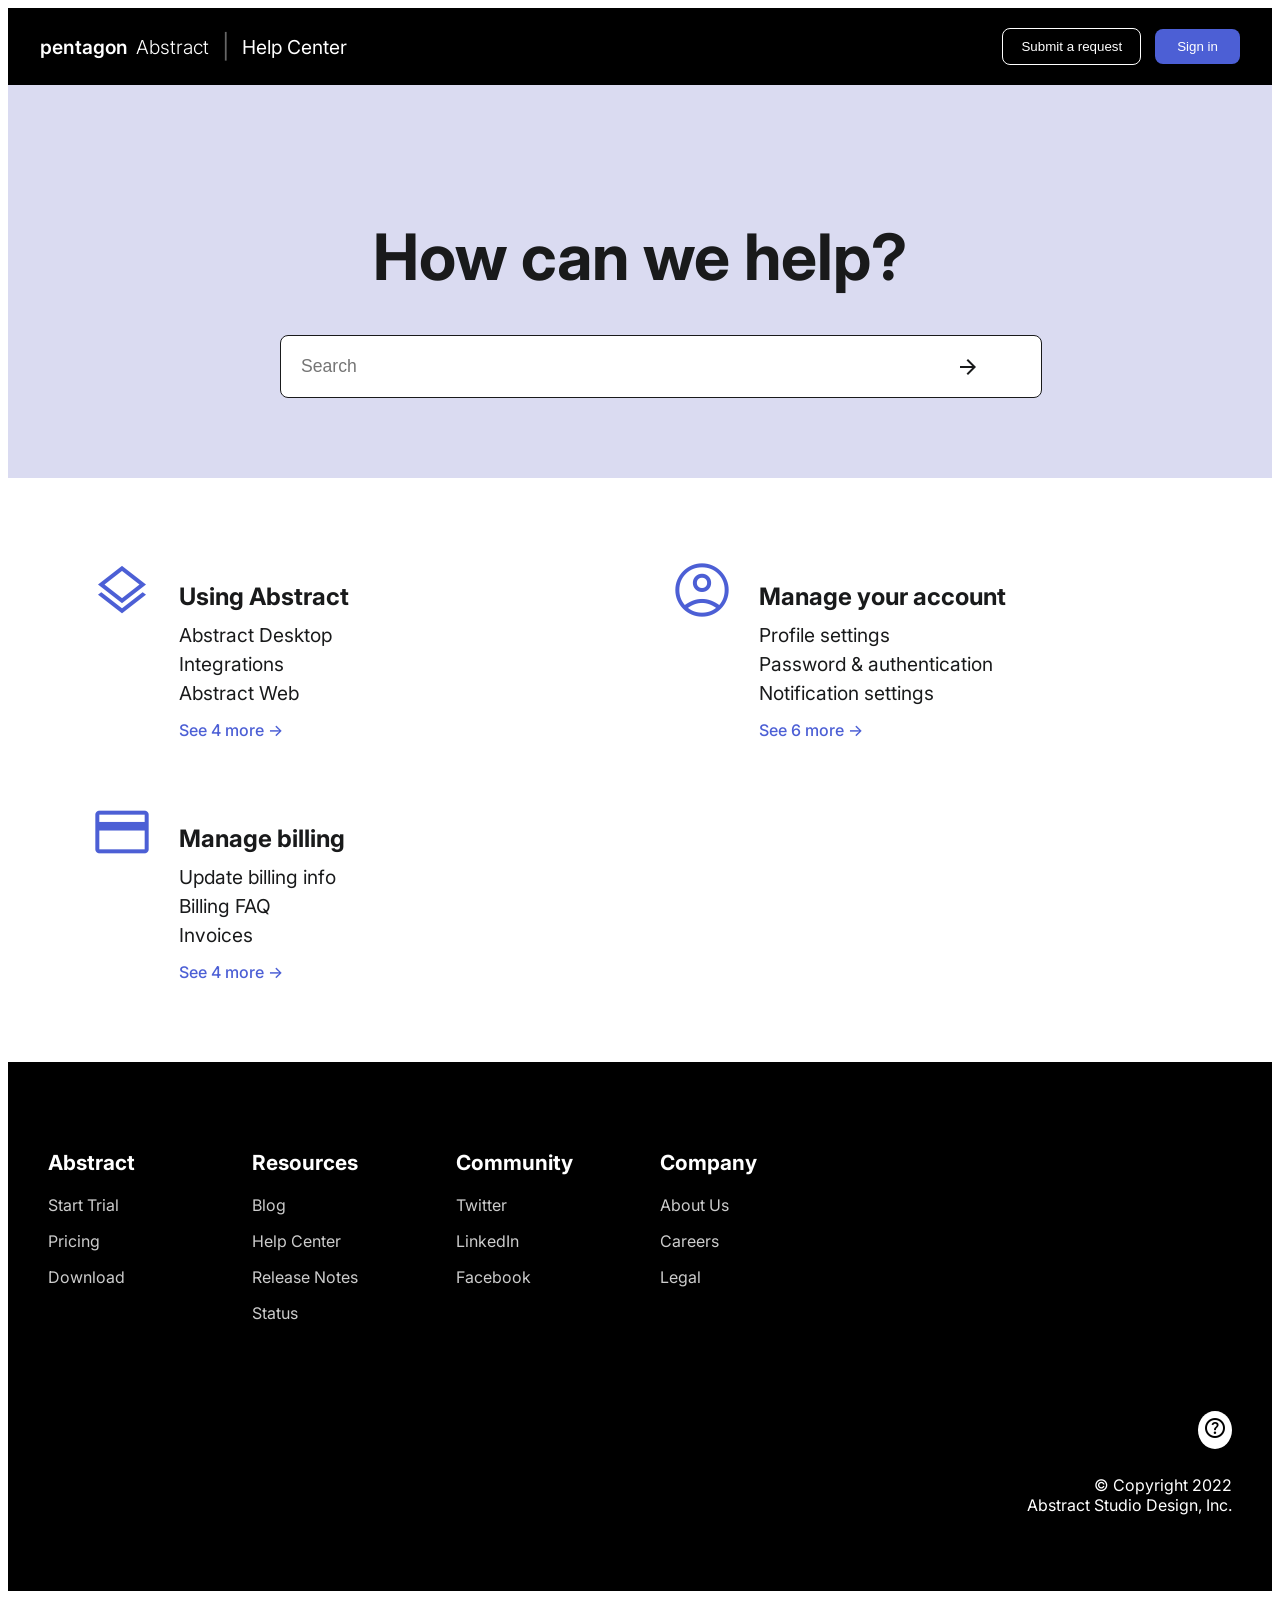
==== index.html @ 84a34c2e "Add files via upload" ====
<!DOCTYPE html>
<html lang="en">
<head>
    <meta charset="UTF-8">
    <meta name="viewport" content="width=device-width, initial-scale=1.0">
    <title>Abstract Help Center</title>
    <link rel="stylesheet" href="tyylit.css">
    <link href="https://fonts.googleapis.com/css2?family=Inter:wght@300;400;600&display=swap" rel="stylesheet">
    <link href="https://fonts.googleapis.com/css2?family=Material+Symbols+Outlined" rel="stylesheet" />
</head>
<body>

<header class="header">
    <div class="header__container">
        <div class="header__logo">
            <span class="logo-bold">pentagon</span>
            <span class="logo-light">Abstract</span>
            <span class="logo-divider">|</span>
            <span class="help-text">Help Center</span>
        </div>
        <nav class="header__nav">
            <button class="btn-request">Submit a request</button>
            <button class="btn-signin">Sign in</button>
        </nav>
    </div>
</header>

<section class="hero">
    <div class="hero__content">
        <h1>How can we help?</h1>
        <div class="search-wrapper">
            <input type="text" placeholder="Search" readonly class="search-input">
            <span class="material-symbols-outlined arrow-icon">arrow_forward</span>
        </div>
    </div>
</section>

<main class="container">
    <div class="grid">
        <div class="card">
            <div class="card__icon-box"><span class="material-symbols-outlined">layers</span></div>
            <div class="card__content">
                <h3>Using Abstract</h3>
                <p>Abstract Desktop</p>
                <p>Integrations</p>
                <p>Abstract Web</p>
                <a href="#">See 4 more →</a>
            </div>
        </div>

        <div class="card">
            <div class="card__icon-box"><span class="material-symbols-outlined">account_circle</span></div>
            <div class="card__content">
                <h3>Manage your account</h3>
                <p>Profile settings</p>
                <p>Password & authentication</p>
                <p>Notification settings</p>
                <a href="#">See 6 more →</a>
            </div>
        </div>

        <div class="card">
            <div class="card__icon-box"><span class="material-symbols-outlined">credit_card</span></div>
            <div class="card__content">
                <h3>Manage billing</h3>
                <p>Update billing info</p>
                <p>Billing FAQ</p>
                <p>Invoices</p>
                <a href="#">See 4 more →</a>
            </div>
        </div>
    </div>
</main>

<footer class="footer">
    <div class="footer__grid">
        <div class="footer__col">
            <h4>Abstract</h4>
            <p>Start Trial</p><p>Pricing</p><p>Download</p>
        </div>
        <div class="footer__col">
            <h4>Resources</h4>
            <p>Blog</p><p>Help Center</p><p>Release Notes</p><p>Status</p>
        </div>
        <div class="footer__col">
            <h4>Community</h4>
            <p>Twitter</p><p>LinkedIn</p><p>Facebook</p>
        </div>
        <div class="footer__col">
            <h4>Company</h4>
            <p>About Us</p><p>Careers</p><p>Legal</p>
        </div>
        <div class="footer__copyright">
            <div class="footer-logo-box"><span class="material-symbols-outlined">help_outline</span></div>
            <p>© Copyright 2022 <br> Abstract Studio Design, Inc.</p>
        </div>
    </div>
</footer>

</body>
</html>
---- tyylit.css ----
<style>/* Base Styles */
* { margin: 0; padding: 0; box-sizing: border-box; }
body { font-family: 'Inter', sans-serif; color: #191a1b; }

/* Header Styling */
.header { background-color: #000; color: #fff; padding: 20px 0; }
.header__container { 
    max-width: 1200px; margin: 0 auto; padding: 0 20px;
    display: flex; justify-content: space-between; align-items: center; 
}
.header__logo { display: flex; align-items: center; gap: 8px; font-size: 1.2rem; }
.logo-bold { font-weight: 600; }
.logo-light { font-weight: 300; }
.logo-divider { opacity: 0.4; font-size: 1.5rem; margin: 0 5px; }
.help-text { font-weight: 400; }

.btn-request { background: transparent; border: 1px solid #fff; color: #fff; padding: 10px 18px; border-radius: 8px; cursor: pointer; margin-right: 10px; }
.btn-signin { background: #4C5FD5; border: none; color: #fff; padding: 10px 22px; border-radius: 8px; cursor: pointer; }

/* Hero Section & Search Fixes (As per Video) */
.hero { background-color: #dadbf1; padding: 80px 20px; text-align: center; }
.hero h1 { font-size: clamp(2rem, 5vw, 4rem); margin-bottom: 40px; }

.search-wrapper { position: relative; max-width: 720px; margin: 0 auto; }
.search-input { 
    width: 100%; padding: 20px; font-size: 1.1rem; 
    border: 1px solid #191a1b; border-radius: 8px; 
    cursor: pointer; /* Changed cursor as per video */
    outline: none; 
}
.arrow-icon { 
    position: absolute; right: 20px; top: 50%; transform: translateY(-50%); 
    font-size: 1.8rem; color: #191a1b; 
}

/* Main Grid */
.container { max-width: 1100px; margin: 80px auto; padding: 0 20px; }
.grid { 
    display: grid; 
    grid-template-columns: repeat(auto-fit, minmax(350px, 1fr)); 
    gap: 60px; 
}
.card { display: flex; gap: 25px; }
.card__icon-box span { font-size: 4rem; color: #4C5FD5; }
.card__content h3 { margin-bottom: 12px; font-size: 1.5rem; }
.card__content p { margin: 5px 0; font-size: 1.2rem; }
.card__content a { display: block; margin-top: 15px; color: #4C5FD5; text-decoration: none; font-weight: 500; }

/* Footer Styling */
.footer { background-color: #000; color: #fff; padding: 60px 40px; }
.footer__grid { 
    max-width: 1200px; margin: 0 auto; 
    display: grid; grid-template-columns: repeat(auto-fit, minmax(150px, 1fr)); 
    gap: 40px; 
}
.footer__col h4 { margin-bottom: 20px; font-size: 1.3rem; }
.footer__col p { margin-bottom: 8px; font-size: 1rem; opacity: 0.8; }

.footer__copyright { 
    display: flex; flex-direction: column; align-items: flex-end; 
    text-align: right; grid-column: 1 / -1; margin-top: 40px;
}
.footer-logo-box { background: #fff; color: #000; border-radius: 50%; padding: 5px; margin-bottom: 10px; }

/* Mobile View Adjustments */
@media (max-width: 768px) {
    .header__container { flex-direction: column; gap: 15px; }
    .grid { grid-template-columns: 1fr; }
    .card { flex-direction: column; text-align: center; align-items: center; }
    .footer__copyright { align-items: center; text-align: center; }
}
</style>
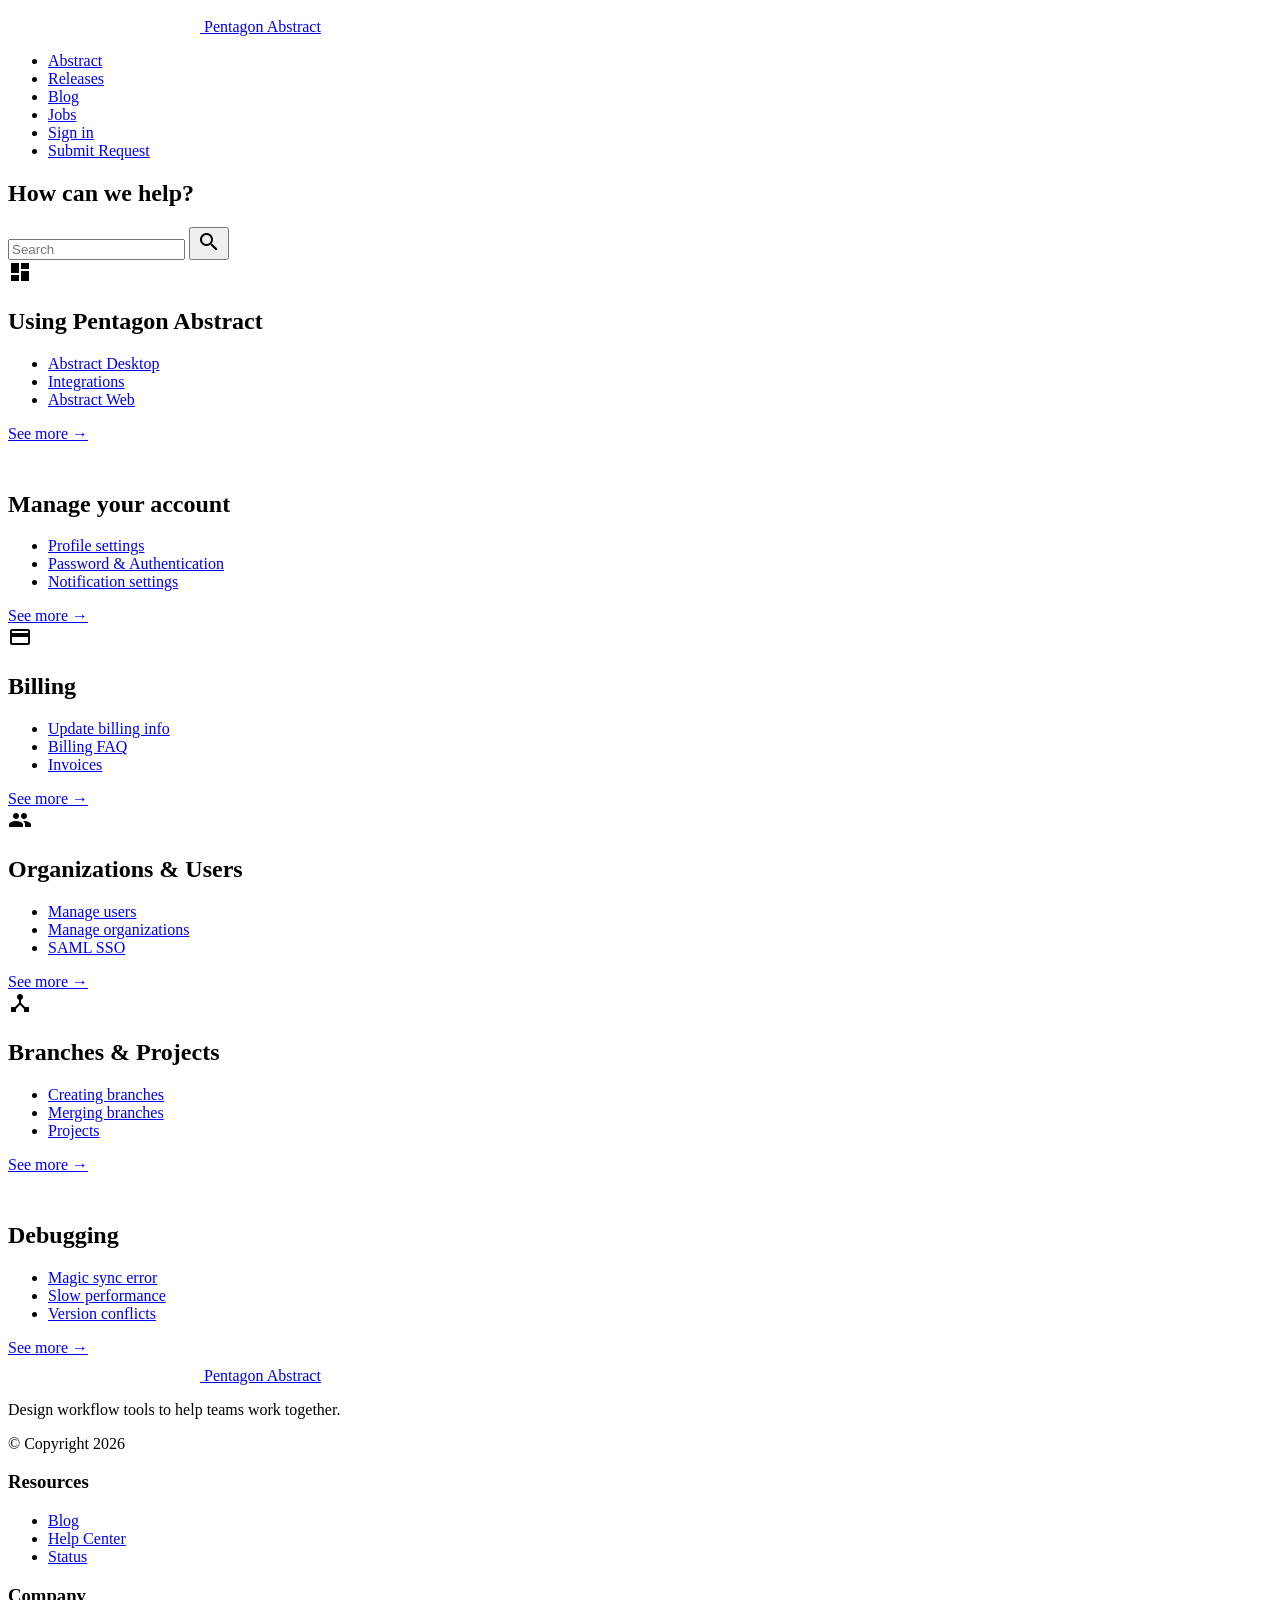
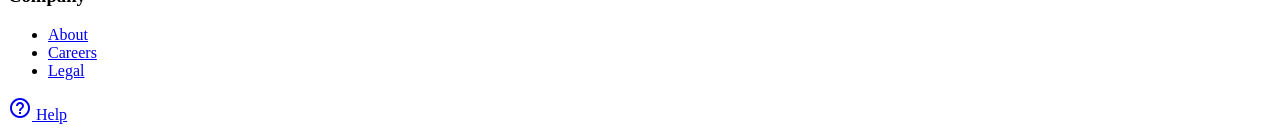
==== commit 634f093d: "Update index.html" ====
--- a/index.html
+++ b/index.html
@@ -1,101 +1,534 @@
 <!DOCTYPE html>
 <html lang="en">
 <head>
-    <meta charset="UTF-8">
-    <meta name="viewport" content="width=device-width, initial-scale=1.0">
-    <title>Abstract Help Center</title>
-    <link rel="stylesheet" href="tyylit.css">
-    <link href="https://fonts.googleapis.com/css2?family=Inter:wght@300;400;600&display=swap" rel="stylesheet">
-    <link href="https://fonts.googleapis.com/css2?family=Material+Symbols+Outlined" rel="stylesheet" />
+  <meta charset="UTF-8" />
+  <meta name="viewport" content="width=device-width, initial-scale=1.0" />
+
+  <title>Pentagon Abstract – Help Center</title>
+
+  <!-- Google Fonts -->
+  <link rel="preconnect" href="https://fonts.googleapis.com">
+  <link rel="preconnect" href="https://fonts.gstatic.com" crossorigin>
+
+  <link
+    href="https://fonts.googleapis.com/css2?family=Inter:wght@400;500;600;700;800&display=swap"
+    rel="stylesheet"
+  />
+
+  <!-- Material Icons -->
+  <link
+    href="https://fonts.googleapis.com/icon?family=Material+Icons"
+    rel="stylesheet"
+  />
+
+
 </head>
+
 <body>
 
+<!-- =========================================================
+     BANNER
+========================================================= -->
+
+<div class="banner">
+
+  
+
+</div>
+
+<!-- =========================================================
+     HEADER
+========================================================= -->
+
 <header class="header">
-    <div class="header__container">
-        <div class="header__logo">
-            <span class="logo-bold">pentagon</span>
-            <span class="logo-light">Abstract</span>
-            <span class="logo-divider">|</span>
-            <span class="help-text">Help Center</span>
-        </div>
-        <nav class="header__nav">
-            <button class="btn-request">Submit a request</button>
-            <button class="btn-signin">Sign in</button>
-        </nav>
+
+  <div class="header__inner">
+
+    <!-- Logo -->
+    <a href="#" class="header__logo">
+
+      <span class="material-icons header__logo-icon">
+        pentagon
+      </span>
+
+      <span>
+Pentagon Abstract      </span>
+
+    </a>
+
+    <!-- Navigation -->
+    <nav class="header__nav">
+
+      <ul class="header__nav-list">
+
+        <li>
+          <a class="header__nav-item" href="#">
+            Abstract
+          </a>
+        </li>
+
+        <li>
+          <a class="header__nav-item" href="#">
+            Releases
+          </a>
+        </li>
+
+        <li>
+          <a class="header__nav-item" href="#">
+            Blog
+          </a>
+        </li>
+
+        <li>
+          <a class="header__nav-item" href="#">
+            Jobs
+          </a>
+        </li>
+
+        <li>
+          <a class="header__nav-item" href="#">
+            Sign in
+          </a>
+        </li>
+
+        <li>
+          <a class="header__nav-item header__nav-item--btn" href="#">
+            Submit Request
+          </a>
+        </li>
+
+      </ul>
+
+    </nav>
+
+  </div>
+
+</header>
+
+<!-- =========================================================
+     HERO
+========================================================= -->
+
+<section class="hero">
+
+  <div class="hero__inner">
+
+    <h1 class="hero__title">
+      How can we help?
+    </h1>
+
+    <!-- Professional Search -->
+    <div class="hero__search-wrapper">
+
+      <input
+        class="hero__search-input"
+        type="search"
+        placeholder="Search"
+        readonly
+      >
+
+      <button class="hero__search-btn">
+
+        <span class="material-icons">
+          search
+        </span>
+
+      </button>
+
     </div>
-</header>
-
-<section class="hero">
-    <div class="hero__content">
-        <h1>How can we help?</h1>
-        <div class="search-wrapper">
-            <input type="text" placeholder="Search" readonly class="search-input">
-            <span class="material-symbols-outlined arrow-icon">arrow_forward</span>
-        </div>
+
+  </div>
+
+</section>
+
+<!-- =========================================================
+     MAIN
+========================================================= -->
+
+<main class="main">
+
+  <div class="main__inner">
+
+    <!-- Card 1 -->
+    <section class="section">
+
+      <div class="section__header">
+
+        <span class="section__icon material-icons">
+          dashboard_customize
+        </span>
+
+        <h2 class="section__title">
+          Using Pentagon Abstract
+        </h2>
+
+      </div>
+
+      <ul class="section__list">
+
+        <li>
+          <a href="#" class="section__link">
+            Abstract Desktop
+          </a>
+        </li>
+
+        <li>
+          <a href="#" class="section__link">
+            Integrations
+          </a>
+        </li>
+
+        <li>
+          <a href="#" class="section__link">
+            Abstract Web
+          </a>
+        </li>
+
+      </ul>
+
+      <a href="#" class="section__more-link">
+        See more →
+      </a>
+
+    </section>
+
+    <!-- Card 2 -->
+    <section class="section">
+
+      <div class="section__header">
+
+        <span class="section__icon material-icons">
+          manage_accounts
+        </span>
+
+        <h2 class="section__title">
+          Manage your account
+        </h2>
+
+      </div>
+
+      <ul class="section__list">
+
+        <li>
+          <a href="#" class="section__link">
+            Profile settings
+          </a>
+        </li>
+
+        <li>
+          <a href="#" class="section__link">
+            Password & Authentication
+          </a>
+        </li>
+
+        <li>
+          <a href="#" class="section__link">
+            Notification settings
+          </a>
+        </li>
+
+      </ul>
+
+      <a href="#" class="section__more-link">
+        See more →
+      </a>
+
+    </section>
+
+    <!-- Card 3 -->
+    <section class="section">
+
+      <div class="section__header">
+
+        <span class="section__icon material-icons">
+          payments
+        </span>
+
+        <h2 class="section__title">
+          Billing
+        </h2>
+
+      </div>
+
+      <ul class="section__list">
+
+        <li>
+          <a href="#" class="section__link">
+            Update billing info
+          </a>
+        </li>
+
+        <li>
+          <a href="#" class="section__link">
+            Billing FAQ
+          </a>
+        </li>
+
+        <li>
+          <a href="#" class="section__link">
+            Invoices
+          </a>
+        </li>
+
+      </ul>
+
+      <a href="#" class="section__more-link">
+        See more →
+      </a>
+
+    </section>
+
+    <!-- Card 4 -->
+    <section class="section">
+
+      <div class="section__header">
+
+        <span class="section__icon material-icons">
+          groups
+        </span>
+
+        <h2 class="section__title">
+          Organizations & Users
+        </h2>
+
+      </div>
+
+      <ul class="section__list">
+
+        <li>
+          <a href="#" class="section__link">
+            Manage users
+          </a>
+        </li>
+
+        <li>
+          <a href="#" class="section__link">
+            Manage organizations
+          </a>
+        </li>
+
+        <li>
+          <a href="#" class="section__link">
+            SAML SSO
+          </a>
+        </li>
+
+      </ul>
+
+      <a href="#" class="section__more-link">
+        See more →
+      </a>
+
+    </section>
+
+    <!-- Card 5 -->
+    <section class="section">
+
+      <div class="section__header">
+
+        <span class="section__icon material-icons">
+          device_hub
+        </span>
+
+        <h2 class="section__title">
+          Branches & Projects
+        </h2>
+
+      </div>
+
+      <ul class="section__list">
+
+        <li>
+          <a href="#" class="section__link">
+            Creating branches
+          </a>
+        </li>
+
+        <li>
+          <a href="#" class="section__link">
+            Merging branches
+          </a>
+        </li>
+
+        <li>
+          <a href="#" class="section__link">
+            Projects
+          </a>
+        </li>
+
+      </ul>
+
+      <a href="#" class="section__more-link">
+        See more →
+      </a>
+
+    </section>
+
+    <!-- Card 6 -->
+    <section class="section">
+
+      <div class="section__header">
+
+        <span class="section__icon material-icons">
+          terminal
+        </span>
+
+        <h2 class="section__title">
+          Debugging
+        </h2>
+
+      </div>
+
+      <ul class="section__list">
+
+        <li>
+          <a href="#" class="section__link">
+            Magic sync error
+          </a>
+        </li>
+
+        <li>
+          <a href="#" class="section__link">
+            Slow performance
+          </a>
+        </li>
+
+        <li>
+          <a href="#" class="section__link">
+            Version conflicts
+          </a>
+        </li>
+
+      </ul>
+
+      <a href="#" class="section__more-link">
+        See more →
+      </a>
+
+    </section>
+
+  </div>
+
+</main>
+
+<!-- =========================================================
+     FOOTER
+========================================================= -->
+
+<footer class="footer">
+
+  <div class="footer__inner">
+
+    <div class="footer__brand">
+
+      <a href="#" class="footer__logo">
+
+        <span class="material-icons footer__logo-icon">
+          pentagon
+        </span>
+
+        <span>
+          Pentagon
+Abstract
+        </span>
+
+      </a>
+
+      <p class="footer__tagline">
+        Design workflow tools to help teams work together.
+      </p>
+
+      <p class="footer__copy">
+        © Copyright 2026
+      </p>
+
     </div>
-</section>
-
-<main class="container">
-    <div class="grid">
-        <div class="card">
-            <div class="card__icon-box"><span class="material-symbols-outlined">layers</span></div>
-            <div class="card__content">
-                <h3>Using Abstract</h3>
-                <p>Abstract Desktop</p>
-                <p>Integrations</p>
-                <p>Abstract Web</p>
-                <a href="#">See 4 more →</a>
-            </div>
-        </div>
-
-        <div class="card">
-            <div class="card__icon-box"><span class="material-symbols-outlined">account_circle</span></div>
-            <div class="card__content">
-                <h3>Manage your account</h3>
-                <p>Profile settings</p>
-                <p>Password & authentication</p>
-                <p>Notification settings</p>
-                <a href="#">See 6 more →</a>
-            </div>
-        </div>
-
-        <div class="card">
-            <div class="card__icon-box"><span class="material-symbols-outlined">credit_card</span></div>
-            <div class="card__content">
-                <h3>Manage billing</h3>
-                <p>Update billing info</p>
-                <p>Billing FAQ</p>
-                <p>Invoices</p>
-                <a href="#">See 4 more →</a>
-            </div>
-        </div>
-    </div>
-</main>
-
-<footer class="footer">
-    <div class="footer__grid">
-        <div class="footer__col">
-            <h4>Abstract</h4>
-            <p>Start Trial</p><p>Pricing</p><p>Download</p>
-        </div>
-        <div class="footer__col">
-            <h4>Resources</h4>
-            <p>Blog</p><p>Help Center</p><p>Release Notes</p><p>Status</p>
-        </div>
-        <div class="footer__col">
-            <h4>Community</h4>
-            <p>Twitter</p><p>LinkedIn</p><p>Facebook</p>
-        </div>
-        <div class="footer__col">
-            <h4>Company</h4>
-            <p>About Us</p><p>Careers</p><p>Legal</p>
-        </div>
-        <div class="footer__copyright">
-            <div class="footer-logo-box"><span class="material-symbols-outlined">help_outline</span></div>
-            <p>© Copyright 2022 <br> Abstract Studio Design, Inc.</p>
-        </div>
-    </div>
+
+    <!-- Footer Nav -->
+
+    <nav class="footer__nav">
+
+      <div class="footer__col">
+
+        <h3 class="footer__col-title">
+          Resources
+        </h3>
+
+        <ul class="footer__col-list">
+
+          <li>
+            <a href="#" class="footer__link">
+              Blog
+            </a>
+          </li>
+
+          <li>
+            <a href="#" class="footer__link">
+              Help Center
+            </a>
+          </li>
+
+          <li>
+            <a href="#" class="footer__link">
+              Status
+            </a>
+          </li>
+
+        </ul>
+
+      </div>
+
+      <div class="footer__col">
+
+        <h3 class="footer__col-title">
+          Company
+        </h3>
+
+        <ul class="footer__col-list">
+
+          <li>
+            <a href="#" class="footer__link">
+              About
+            </a>
+          </li>
+
+          <li>
+            <a href="#" class="footer__link">
+              Careers
+            </a>
+          </li>
+
+          <li>
+            <a href="#" class="footer__link">
+              Legal
+            </a>
+          </li>
+
+        </ul>
+
+      </div>
+
+    </nav>
+
+  </div>
+
 </footer>
 
+<!-- =========================================================
+     FLOATING HELP BUTTON
+========================================================= -->
+
+<a href="#" class="help-btn">
+
+  <span class="material-icons">
+    help_outline
+  </span>
+
+  <span>
+    Help
+  </span>
+
+</a>
+
 </body>
-</html>+</html>
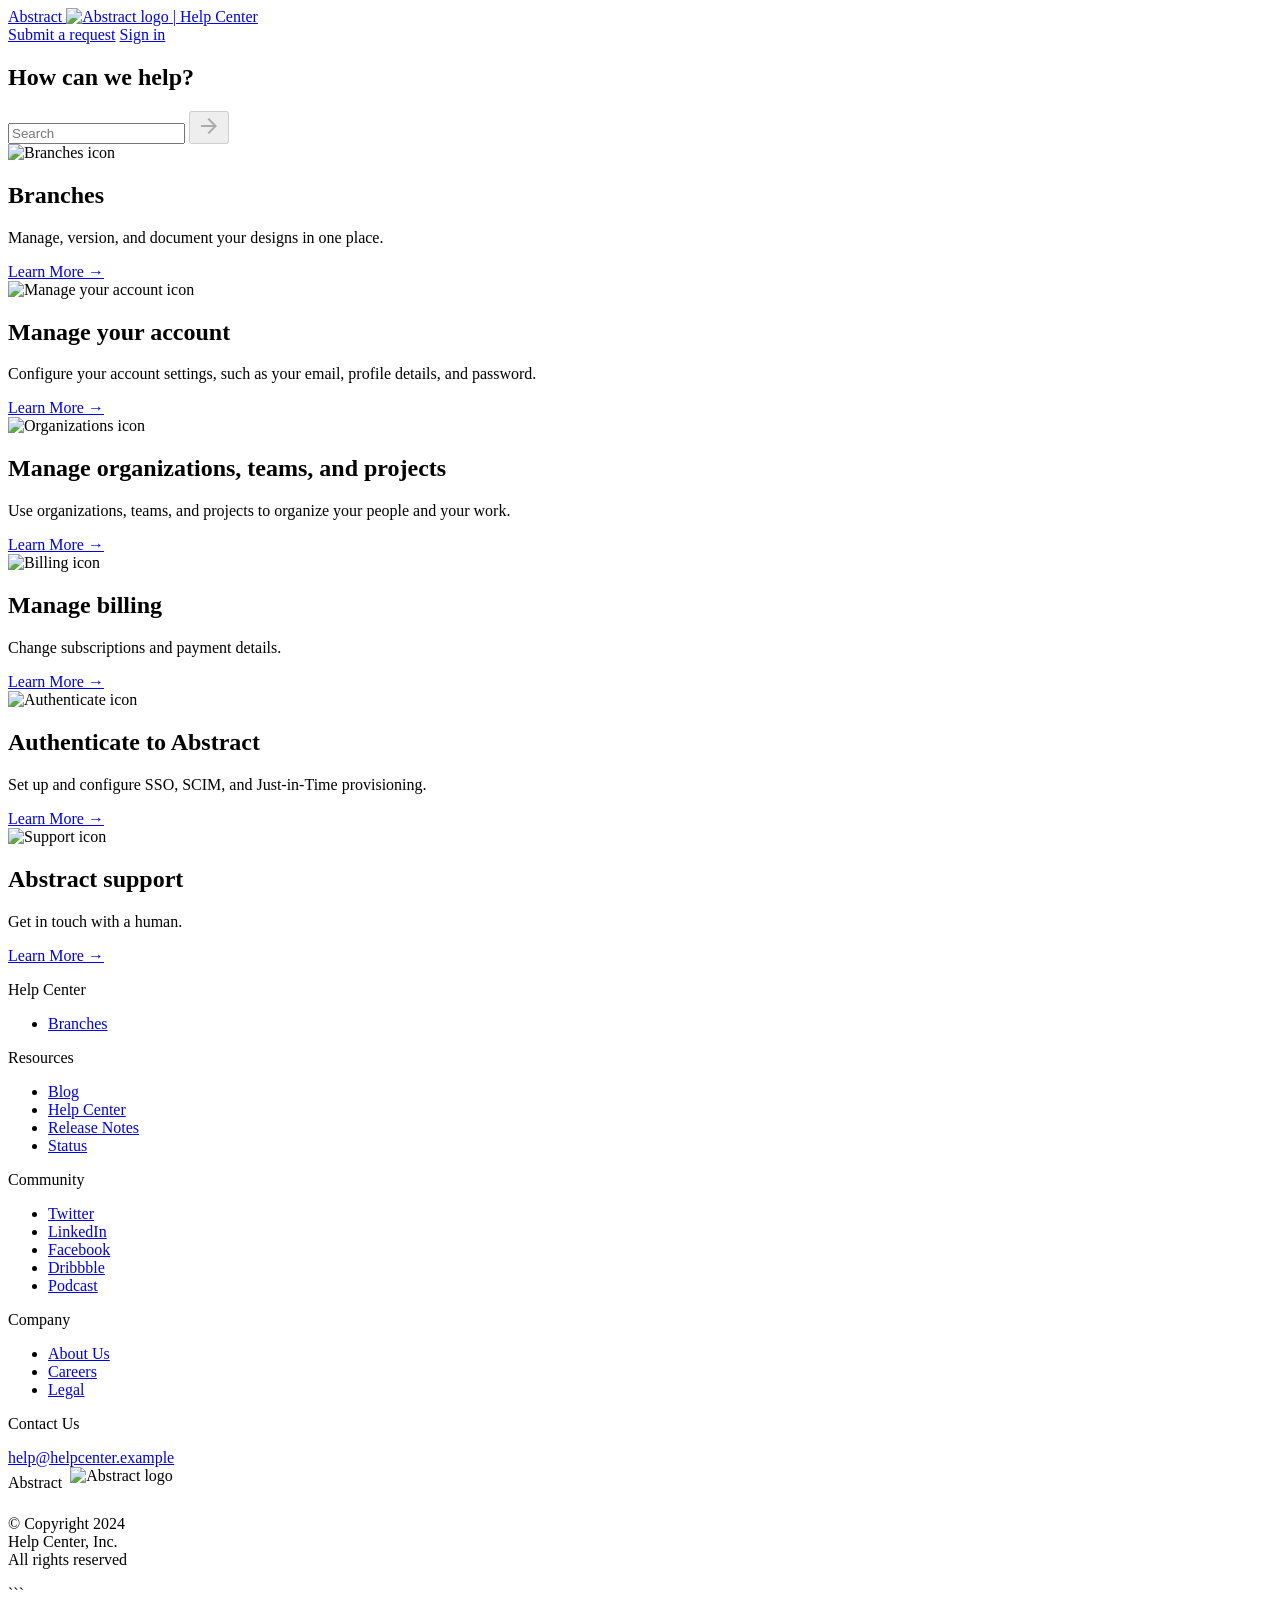
==== commit 4212d4b8: "Add files via upload" ====
--- a/index.html
+++ b/index.html
@@ -1,534 +1,212 @@
-<!DOCTYPE html>
-<html lang="en">
-<head>
-  <meta charset="UTF-8" />
-  <meta name="viewport" content="width=device-width, initial-scale=1.0" />
-
-  <title>Pentagon Abstract – Help Center</title>
-
-  <!-- Google Fonts -->
-  <link rel="preconnect" href="https://fonts.googleapis.com">
-  <link rel="preconnect" href="https://fonts.gstatic.com" crossorigin>
-
-  <link
-    href="https://fonts.googleapis.com/css2?family=Inter:wght@400;500;600;700;800&display=swap"
-    rel="stylesheet"
-  />
-
-  <!-- Material Icons -->
-  <link
-    href="https://fonts.googleapis.com/icon?family=Material+Icons"
-    rel="stylesheet"
-  />
-
-
-</head>
-
-<body>
-
-<!-- =========================================================
-     BANNER
-========================================================= -->
-
-<div class="banner">
-
-  
-
-</div>
-
-<!-- =========================================================
-     HEADER
-========================================================= -->
-
-<header class="header">
-
-  <div class="header__inner">
-
-    <!-- Logo -->
-    <a href="#" class="header__logo">
-
-      <span class="material-icons header__logo-icon">
-        pentagon
-      </span>
-
-      <span>
-Pentagon Abstract      </span>
-
-    </a>
-
-    <!-- Navigation -->
-    <nav class="header__nav">
-
-      <ul class="header__nav-list">
-
-        <li>
-          <a class="header__nav-item" href="#">
-            Abstract
-          </a>
-        </li>
-
-        <li>
-          <a class="header__nav-item" href="#">
-            Releases
-          </a>
-        </li>
-
-        <li>
-          <a class="header__nav-item" href="#">
-            Blog
-          </a>
-        </li>
-
-        <li>
-          <a class="header__nav-item" href="#">
-            Jobs
-          </a>
-        </li>
-
-        <li>
-          <a class="header__nav-item" href="#">
-            Sign in
-          </a>
-        </li>
-
-        <li>
-          <a class="header__nav-item header__nav-item--btn" href="#">
-            Submit Request
-          </a>
-        </li>
-
-      </ul>
-
-    </nav>
-
-  </div>
-
-</header>
-
-<!-- =========================================================
-     HERO
-========================================================= -->
-
-<section class="hero">
-
-  <div class="hero__inner">
-
-    <h1 class="hero__title">
-      How can we help?
-    </h1>
-
-    <!-- Professional Search -->
-    <div class="hero__search-wrapper">
-
-      <input
-        class="hero__search-input"
-        type="search"
-        placeholder="Search"
-        readonly
-      >
-
-      <button class="hero__search-btn">
-
-        <span class="material-icons">
-          search
-        </span>
-
-      </button>
-
-    </div>
-
-  </div>
-
-</section>
-
-<!-- =========================================================
-     MAIN
-========================================================= -->
-
-<main class="main">
-
-  <div class="main__inner">
-
-    <!-- Card 1 -->
-    <section class="section">
-
-      <div class="section__header">
-
-        <span class="section__icon material-icons">
-          dashboard_customize
-        </span>
-
-        <h2 class="section__title">
-          Using Pentagon Abstract
-        </h2>
-
-      </div>
-
-      <ul class="section__list">
-
-        <li>
-          <a href="#" class="section__link">
-            Abstract Desktop
-          </a>
-        </li>
-
-        <li>
-          <a href="#" class="section__link">
-            Integrations
-          </a>
-        </li>
-
-        <li>
-          <a href="#" class="section__link">
-            Abstract Web
-          </a>
-        </li>
-
-      </ul>
-
-      <a href="#" class="section__more-link">
-        See more →
-      </a>
-
-    </section>
-
-    <!-- Card 2 -->
-    <section class="section">
-
-      <div class="section__header">
-
-        <span class="section__icon material-icons">
-          manage_accounts
-        </span>
-
-        <h2 class="section__title">
-          Manage your account
-        </h2>
-
-      </div>
-
-      <ul class="section__list">
-
-        <li>
-          <a href="#" class="section__link">
-            Profile settings
-          </a>
-        </li>
-
-        <li>
-          <a href="#" class="section__link">
-            Password & Authentication
-          </a>
-        </li>
-
-        <li>
-          <a href="#" class="section__link">
-            Notification settings
-          </a>
-        </li>
-
-      </ul>
-
-      <a href="#" class="section__more-link">
-        See more →
-      </a>
-
-    </section>
-
-    <!-- Card 3 -->
-    <section class="section">
-
-      <div class="section__header">
-
-        <span class="section__icon material-icons">
-          payments
-        </span>
-
-        <h2 class="section__title">
-          Billing
-        </h2>
-
-      </div>
-
-      <ul class="section__list">
-
-        <li>
-          <a href="#" class="section__link">
-            Update billing info
-          </a>
-        </li>
-
-        <li>
-          <a href="#" class="section__link">
-            Billing FAQ
-          </a>
-        </li>
-
-        <li>
-          <a href="#" class="section__link">
-            Invoices
-          </a>
-        </li>
-
-      </ul>
-
-      <a href="#" class="section__more-link">
-        See more →
-      </a>
-
-    </section>
-
-    <!-- Card 4 -->
-    <section class="section">
-
-      <div class="section__header">
-
-        <span class="section__icon material-icons">
-          groups
-        </span>
-
-        <h2 class="section__title">
-          Organizations & Users
-        </h2>
-
-      </div>
-
-      <ul class="section__list">
-
-        <li>
-          <a href="#" class="section__link">
-            Manage users
-          </a>
-        </li>
-
-        <li>
-          <a href="#" class="section__link">
-            Manage organizations
-          </a>
-        </li>
-
-        <li>
-          <a href="#" class="section__link">
-            SAML SSO
-          </a>
-        </li>
-
-      </ul>
-
-      <a href="#" class="section__more-link">
-        See more →
-      </a>
-
-    </section>
-
-    <!-- Card 5 -->
-    <section class="section">
-
-      <div class="section__header">
-
-        <span class="section__icon material-icons">
-          device_hub
-        </span>
-
-        <h2 class="section__title">
-          Branches & Projects
-        </h2>
-
-      </div>
-
-      <ul class="section__list">
-
-        <li>
-          <a href="#" class="section__link">
-            Creating branches
-          </a>
-        </li>
-
-        <li>
-          <a href="#" class="section__link">
-            Merging branches
-          </a>
-        </li>
-
-        <li>
-          <a href="#" class="section__link">
-            Projects
-          </a>
-        </li>
-
-      </ul>
-
-      <a href="#" class="section__more-link">
-        See more →
-      </a>
-
-    </section>
-
-    <!-- Card 6 -->
-    <section class="section">
-
-      <div class="section__header">
-
-        <span class="section__icon material-icons">
-          terminal
-        </span>
-
-        <h2 class="section__title">
-          Debugging
-        </h2>
-
-      </div>
-
-      <ul class="section__list">
-
-        <li>
-          <a href="#" class="section__link">
-            Magic sync error
-          </a>
-        </li>
-
-        <li>
-          <a href="#" class="section__link">
-            Slow performance
-          </a>
-        </li>
-
-        <li>
-          <a href="#" class="section__link">
-            Version conflicts
-          </a>
-        </li>
-
-      </ul>
-
-      <a href="#" class="section__more-link">
-        See more →
-      </a>
-
-    </section>
-
-  </div>
-
-</main>
-
-<!-- =========================================================
-     FOOTER
-========================================================= -->
-
-<footer class="footer">
-
-  <div class="footer__inner">
-
-    <div class="footer__brand">
-
-      <a href="#" class="footer__logo">
-
-        <span class="material-icons footer__logo-icon">
-          pentagon
-        </span>
-
-        <span>
-          Pentagon
-Abstract
-        </span>
-
-      </a>
-
-      <p class="footer__tagline">
-        Design workflow tools to help teams work together.
-      </p>
-
-      <p class="footer__copy">
-        © Copyright 2026
-      </p>
-
-    </div>
-
-    <!-- Footer Nav -->
-
-    <nav class="footer__nav">
-
-      <div class="footer__col">
-
-        <h3 class="footer__col-title">
-          Resources
-        </h3>
-
-        <ul class="footer__col-list">
-
-          <li>
-            <a href="#" class="footer__link">
-              Blog
-            </a>
-          </li>
-
-          <li>
-            <a href="#" class="footer__link">
-              Help Center
-            </a>
-          </li>
-
-          <li>
-            <a href="#" class="footer__link">
-              Status
-            </a>
-          </li>
-
-        </ul>
-
-      </div>
-
-      <div class="footer__col">
-
-        <h3 class="footer__col-title">
-          Company
-        </h3>
-
-        <ul class="footer__col-list">
-
-          <li>
-            <a href="#" class="footer__link">
-              About
-            </a>
-          </li>
-
-          <li>
-            <a href="#" class="footer__link">
-              Careers
-            </a>
-          </li>
-
-          <li>
-            <a href="#" class="footer__link">
-              Legal
-            </a>
-          </li>
-
-        </ul>
-
-      </div>
-
-    </nav>
-
-  </div>
-
-</footer>
-
-<!-- =========================================================
-     FLOATING HELP BUTTON
-========================================================= -->
-
-<a href="#" class="help-btn">
-
-  <span class="material-icons">
-    help_outline
-  </span>
-
-  <span>
-    Help
-  </span>
-
-</a>
-
-</body>
-</html>
+<!DOCTYPE html>
+<html lang="en">
+<head>
+  <meta charset="UTF-8" />
+  <meta name="viewport" content="width=device-width, initial-scale=1.0" />
+  <title> Help Center</title>
+
+  <!-- Google Fonts -->
+  <link rel="preconnect" href="https://fonts.googleapis.com" />
+  <link rel="preconnect" href="https://fonts.gstatic.com" crossorigin />
+  <link href="https://fonts.googleapis.com/css2?family=DM+Sans:wght@400;500;700&family=Space+Mono:wght@400;700&display=swap" rel="stylesheet" />
+
+  <!-- Google Material Icons (used for logo + search arrow only) -->
+  <link href="https://fonts.googleapis.com/icon?family=Material+Icons" rel="stylesheet" />
+
+  <link rel="stylesheet" href="tyylit.css" />
+</head>
+<body>
+
+  
+  <!-- ===== HEADER / NAV ===== -->
+  <header class="header">
+    <div class="header__inner">
+
+      <!-- Logo -->
+     <a href="#home" class="header__logo">
+         <!-- Added Abstract text only --> <span>Abstract</span>
+        <img src="images/Abstract logo.png" alt="Abstract logo" class="header__logo-img" />
+        <span class="header__logo-divider" aria-hidden="true">|</span>
+        <span class="header__logo-sub">Help Center</span>
+        
+      </a>
+
+      <!-- Nav actions -->
+      <nav class="header__nav">
+        <a href="#submit" class="btn btn--outline">Submit a request</a>
+        <a href="#signin" class="btn btn--filled">Sign in</a>
+      </nav>
+
+    </div>
+  </header>
+
+  <!-- ===== HERO ===== -->
+  <section class="hero">
+    <div class="hero__inner">
+      <h1 class="hero__heading">How can we help?</h1>
+      <div class="hero__search">
+        <input
+          class="hero__search-input"
+          type="text"
+          placeholder="Search"
+          aria-label="Search help articles"
+          readonly
+        />
+        <button
+          class="hero__search-btn"
+          aria-label="Search"
+          type="button"
+          onclick="return false;"
+          disabled
+        >
+          <span class="material-icons">arrow_forward</span>
+        </button>
+      </div>
+    </div>
+  </section>
+
+  <!-- ===== MAIN CONTENT – Cards ===== -->
+  <main class="main">
+    <div class="cards">
+
+      <!-- Card: Branches -->
+      <!-- Put your local icon file inside the images/ folder and update the src below -->
+      <article class="card">
+        <div class="card__icon-wrap">
+          <img class="card__icon-img" src="images/branches.png" alt="Branches icon" />
+        </div>
+        <div class="card__body">
+          <h2 class="card__title">Branches</h2>
+          <p class="card__desc">Manage, version, and document your designs in one place.</p>
+          <a href="#branches" class="card__link">Learn More →</a>
+        </div>
+      </article>
+
+      <!-- Card: Manage your account -->
+      <article class="card">
+        <div class="card__icon-wrap">
+          <img class="card__icon-img" src="images/Manage Account.png" alt="Manage your account icon" />
+        </div>
+        <div class="card__body">
+          <h2 class="card__title">Manage your account</h2>
+          <p class="card__desc">Configure your account settings, such as your email, profile details, and password.</p>
+          <a href="#account" class="card__link">Learn More →</a>
+        </div>
+      </article>
+
+      <!-- Card: Manage organizations -->
+      <article class="card">
+        <div class="card__icon-wrap">
+          <img class="card__icon-img" src="images/Groups and team.png" alt="Organizations icon" />
+        </div>
+        <div class="card__body">
+          <h2 class="card__title">Manage organizations, teams, and projects</h2>
+          <p class="card__desc">Use organizations, teams, and projects to organize your people and your work.</p>
+          <a href="#organizations" class="card__link">Learn More →</a>
+        </div>
+      </article>
+
+      <!-- Card: Manage billing -->
+      <article class="card">
+        <div class="card__icon-wrap">
+          <img class="card__icon-img" src="images/billing.png" alt="Billing icon" />
+        </div>
+        <div class="card__body">
+          <h2 class="card__title">Manage billing</h2>
+          <p class="card__desc">Change subscriptions and payment details.</p>
+          <a href="#billing" class="card__link">Learn More →</a>
+        </div>
+      </article>
+
+      <!-- Card: Authenticate -->
+      <article class="card">
+        <div class="card__icon-wrap">
+          <img class="card__icon-img" src="images/authenticate.png" alt="Authenticate icon" />
+        </div>
+        <div class="card__body">
+          <h2 class="card__title">Authenticate to Abstract</h2>
+          <p class="card__desc">Set up and configure SSO, SCIM, and Just-in-Time provisioning.</p>
+          <a href="#authenticate" class="card__link">Learn More →</a>
+        </div>
+      </article>
+
+      <!-- Card: Support -->
+      <article class="card">
+        <div class="card__icon-wrap">
+          <img class="card__icon-img" src="images/support.png" alt="Support icon" />
+        </div>
+        <div class="card__body">
+          <h2 class="card__title">Abstract support</h2>
+          <p class="card__desc">Get in touch with a human.</p>
+          <a href="#support" class="card__link">Learn More →</a>
+        </div>
+      </article>
+
+    </div><!-- /.cards -->
+  </main>
+
+  <!-- ===== FOOTER ===== -->
+  <footer class="footer">
+    <div class="footer__inner">
+
+      <!-- Col 1 -->
+      <div class="footer__col">
+        <p class="footer__col-title">Help Center</p>
+        <ul class="footer__list">
+          <li><a href="#branches" class="footer__link">Branches</a></li>
+        </ul>
+      </div>
+
+      <!-- Col 2 -->
+      <div class="footer__col">
+        <p class="footer__col-title">Resources</p>
+        <ul class="footer__list">
+          <li><a href="#blog" class="footer__link">Blog</a></li>
+          <li><a href="#help-center" class="footer__link">Help Center</a></li>
+          <li><a href="#release-notes" class="footer__link">Release Notes</a></li>
+          <li><a href="#status" class="footer__link">Status</a></li>
+        </ul>
+      </div>
+
+      <!-- Col 3 -->
+      <div class="footer__col">
+        <p class="footer__col-title">Community</p>
+        <ul class="footer__list">
+          <li><a href="#twitter" class="footer__link">Twitter</a></li>
+          <li><a href="#linkedin" class="footer__link">LinkedIn</a></li>
+          <li><a href="#facebook" class="footer__link">Facebook</a></li>
+          <li><a href="#dribbble" class="footer__link">Dribbble</a></li>
+          <li><a href="#podcast" class="footer__link">Podcast</a></li>
+        </ul>
+      </div>
+
+      <!-- Col 4 -->
+      <div class="footer__col">
+        <p class="footer__col-title">Company</p>
+        <ul class="footer__list">
+          <li><a href="#about" class="footer__link">About Us</a></li>
+          <li><a href="#careers" class="footer__link">Careers</a></li>
+          <li><a href="#legal" class="footer__link">Legal</a></li>
+        </ul>
+        <p class="footer__contact-title">Contact Us</p>
+        <a href="#contact" class="footer__link footer__link--contact">help@helpcenter.example</a>
+      </div>
+
+      
+      
+      
+      
+   
+
+<!-- Col 5: logo + copyright -->
+<div class="footer-column-copyright" id="copyright">
+
+  <div style="display:flex; align-items:center; gap:8px; margin-bottom:12px;">
+    <span>Abstract</span>
+    <img src="images/Abstract logo.png" alt="Abstract logo" style="height:32px;">
+  </div>
+
+  <p class="footer__copyright">© Copyright 2024<br>Help Center, Inc.<br>All rights reserved</p>
+</div>
+</footer>
+```
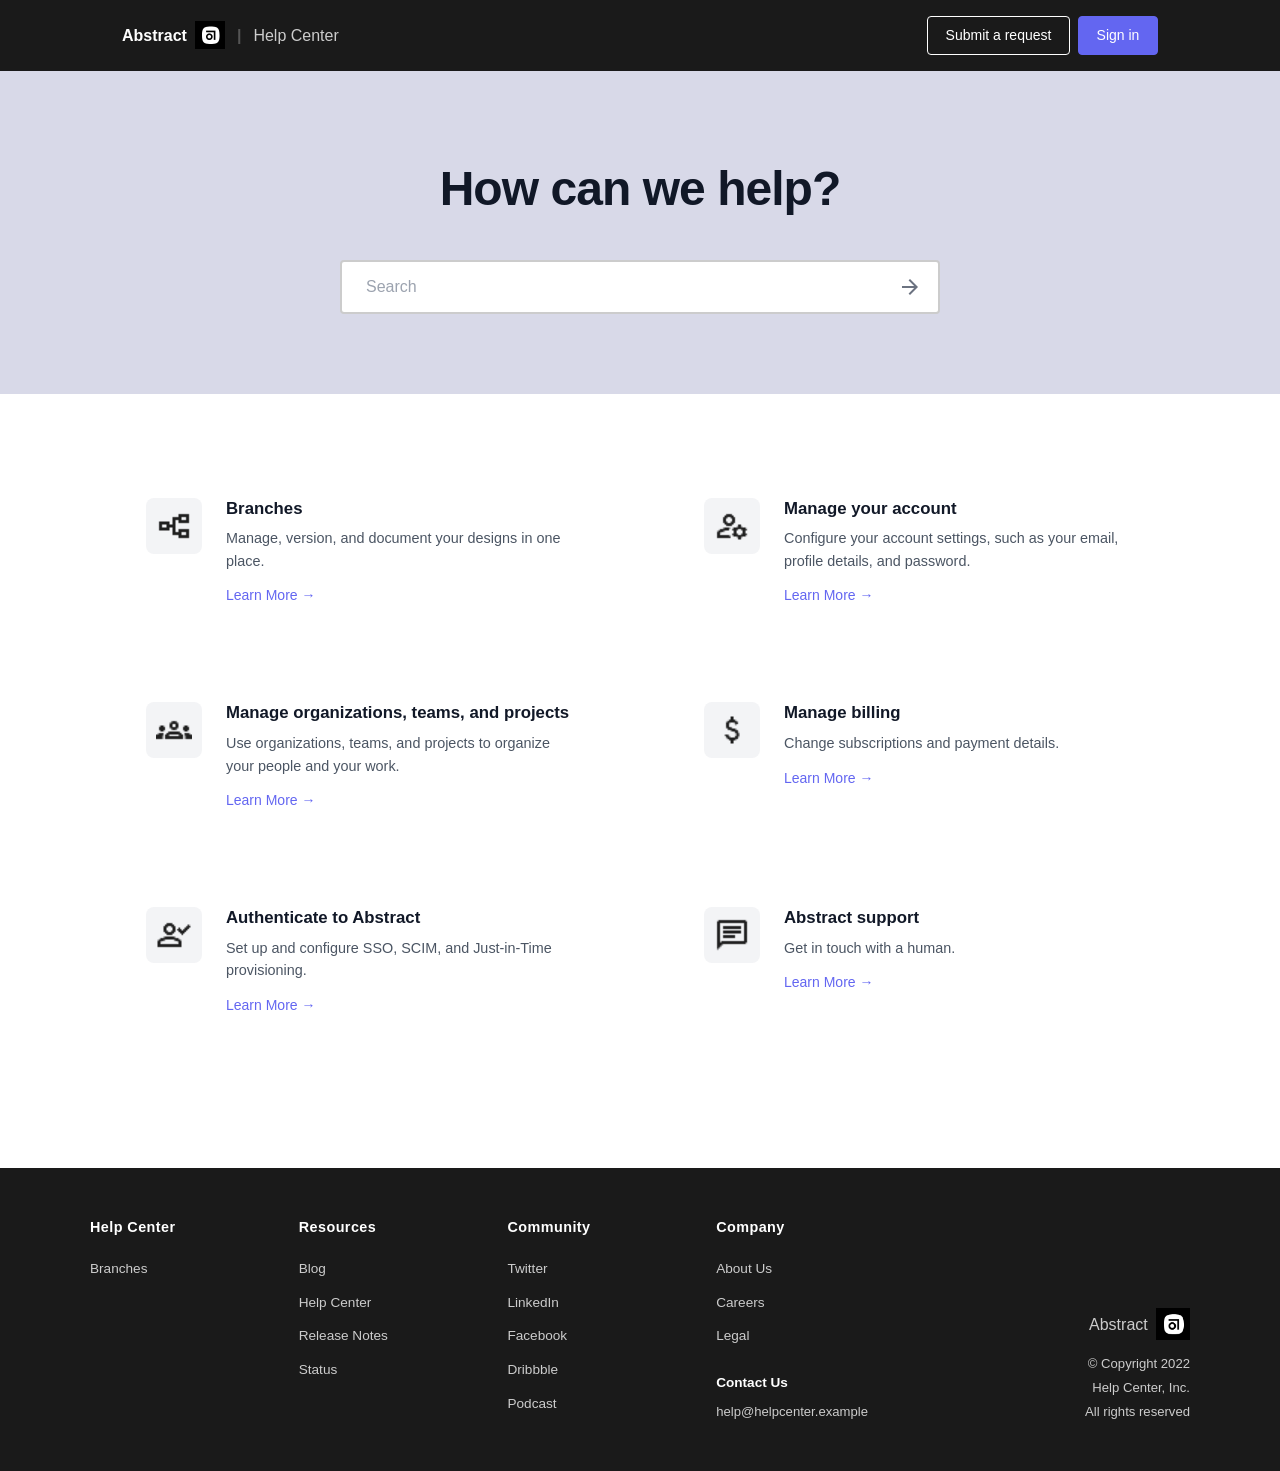
==== commit bc2ea4c5: "Update index.html" ====
--- a/index.html
+++ b/index.html
@@ -206,7 +206,6 @@
     <img src="images/Abstract logo.png" alt="Abstract logo" style="height:32px;">
   </div>
 
-  <p class="footer__copyright">© Copyright 2024<br>Help Center, Inc.<br>All rights reserved</p>
+  <p class="footer__copyright">© Copyright 2022<br>Help Center, Inc.<br>All rights reserved</p>
 </div>
 </footer>
-```
--- a/tyylit.css
+++ b/tyylit.css
@@ -0,0 +1,506 @@
+/* ============================================================
+   tyylit.css — Help Center page styles
+   BEM naming, CSS variables, responsive, hover states
+   ============================================================ */
+
+/* ─── CSS Custom Properties ────────────────────────────────── */
+:root {
+  /* Colors */
+  --clr-nav-bg:        #1a1a1a;
+  --clr-nav-text:      #ffffff;
+  --clr-hero-bg:       #d8d9e8;
+  --clr-body-bg:       #ffffff;
+  --clr-footer-bg:     #1a1a1a;
+  --clr-footer-text:   #cccccc;
+  --clr-footer-title:  #ffffff;
+  --clr-link:          #6366f1;
+  --clr-link-hover:    #4338ca;
+  --clr-card-border:   #e5e7eb;
+  --clr-card-hover:    #f5f5ff;
+  --clr-btn-outline-border: #ffffff;
+  --clr-btn-filled-bg:      #6366f1;
+  --clr-btn-filled-text:    #ffffff;
+  --clr-btn-filled-hover:   #4338ca;
+  --clr-icon-branches: #a78bfa;
+  --clr-icon-account:  #6b7280;
+  --clr-icon-orgs:     #a78bfa;
+  --clr-icon-billing:  #f59e0b;
+  --clr-icon-auth:     #f59e0b;
+  --clr-icon-support:  #6b7280;
+
+  /* Banner */
+  --clr-banner-bg:     #1e1b4b;
+  --clr-banner-text:   #e0e7ff;
+  --clr-banner-link:   #a5b4fc;
+  --clr-banner-tag-bg: #6366f1;
+
+  /* Typography */
+  --font-body:    'DM Sans', sans-serif;
+  --font-mono:    'Space Mono', monospace;
+
+  /* Spacing */
+  --space-xs:  0.25rem;
+  --space-sm:  0.5rem;
+  --space-md:  1rem;
+  --space-lg:  1.5rem;
+  --space-xl:  2rem;
+  --space-2xl: 3rem;
+  --space-3xl: 5rem;
+
+  /* Radii */
+  --radius-sm:   4px;
+  --radius-md:   8px;
+  --radius-pill: 999px;
+
+  /* Shadows */
+  --shadow-card: 0 2px 8px rgba(0, 0, 0, 0.07);
+  --shadow-card-hover: 0 6px 20px rgba(99, 102, 241, 0.15);
+
+  /* Transitions */
+  --transition: 0.2s ease;
+}
+
+/* ─── Reset / Base ──────────────────────────────────────────── */
+*,
+*::before,
+*::after {
+  box-sizing: border-box;
+  margin: 0;
+  padding: 0;
+}
+
+html {
+  scroll-behavior: smooth;
+}
+
+body {
+  font-family: var(--font-body);
+  background-color: var(--clr-body-bg);
+  color: #111827;
+  line-height: 1.6;
+  font-size: 1rem;
+}
+
+a {
+  text-decoration: none;
+  color: inherit;
+}
+
+ul {
+  list-style: none;
+}
+
+img {
+  max-width: 100%;
+  display: block;
+}
+
+/* ─── PROJECT BANNER ────────────────────────────────────────── */
+.banner {
+  background-color: var(--clr-banner-bg);
+  color: var(--clr-banner-text);
+  font-family: var(--font-mono);
+  font-size: 0.72rem;
+  padding: var(--space-sm) var(--space-xl);
+  display: flex;
+  flex-wrap: wrap;
+  gap: var(--space-sm) var(--space-lg);
+  align-items: center;
+  border-bottom: 2px solid var(--clr-btn-filled-bg);
+}
+
+.banner__tag {
+  background-color: var(--clr-banner-tag-bg);
+  color: var(--clr-nav-text);
+  padding: 2px var(--space-sm);
+  border-radius: var(--radius-sm);
+  font-weight: 700;
+  letter-spacing: 0.05em;
+  text-transform: uppercase;
+  font-size: 0.65rem;
+}
+
+.banner__item {
+  color: var(--clr-banner-text);
+}
+
+.banner__link {
+  color: var(--clr-banner-link);
+  text-decoration: underline;
+  transition: color var(--transition);
+}
+
+.banner__link:hover {
+  color: #ffffff;
+}
+
+/* ─── HEADER ────────────────────────────────────────────────── */
+.header {
+  background-color: var(--clr-nav-bg);
+  position: sticky;
+  top: 0;
+  z-index: 100;
+}
+
+.header__inner {
+  max-width: 1100px;
+  margin: 0 auto;
+  padding: var(--space-md) var(--space-xl);
+  display: flex;
+  align-items: center;
+  justify-content: space-between;
+  gap: var(--space-md);
+}
+
+.header__logo {
+  display: flex;
+  align-items: center;
+  gap: var(--space-sm);
+  color: var(--clr-nav-text);
+  font-weight: 700;
+  font-size: 1rem;
+}
+
+/* Logo image in header — natural color */
+.header__logo-img {
+  height: 28px;
+  width: auto;
+}
+
+.header__logo-divider {
+  color: #555;
+  margin: 0 var(--space-xs);
+}
+
+.header__logo-sub {
+  font-weight: 400;
+  color: #ccc;
+}
+
+.header__nav {
+  display: flex;
+  gap: var(--space-sm);
+  align-items: center;
+}
+
+/* ─── BUTTONS ────────────────────────────────────────────────── */
+.btn {
+  display: inline-block;
+  padding: 0.45rem 1.1rem;
+  border-radius: var(--radius-sm);
+  font-family: var(--font-body);
+  font-size: 0.875rem;
+  font-weight: 500;
+  cursor: pointer;
+  transition: background-color var(--transition), color var(--transition), border-color var(--transition);
+  white-space: nowrap;
+}
+
+.btn--outline {
+  border: 1px solid var(--clr-btn-outline-border);
+  color: var(--clr-nav-text);
+  background-color: transparent;
+}
+
+.btn--outline:hover {
+  background-color: rgba(255, 255, 255, 0.1);
+}
+
+.btn--filled {
+  background-color: var(--clr-btn-filled-bg);
+  color: var(--clr-btn-filled-text);
+  border: 1px solid var(--clr-btn-filled-bg);
+}
+
+.btn--filled:hover {
+  background-color: var(--clr-btn-filled-hover);
+  border-color: var(--clr-btn-filled-hover);
+}
+
+/* ─── HERO ───────────────────────────────────────────────────── */
+.hero {
+  background-color: var(--clr-hero-bg);
+  padding: var(--space-3xl) var(--space-xl);
+  text-align: center;
+}
+
+.hero__inner {
+  max-width: 600px;
+  margin: 0 auto;
+}
+
+.hero__heading {
+  font-size: clamp(2rem, 5vw, 3rem);
+  font-weight: 700;
+  color: #111827;
+  margin-bottom: var(--space-xl);
+  letter-spacing: -0.02em;
+}
+
+.hero__search {
+  display: flex;
+  border: 2px solid #ccc;
+  border-radius: var(--radius-sm);
+  overflow: hidden;
+  background-color: #fff;
+  transition: border-color var(--transition), box-shadow var(--transition);
+}
+
+.hero__search:focus-within {
+  border-color: var(--clr-link);
+  box-shadow: 0 0 0 3px rgba(99, 102, 241, 0.2);
+}
+
+.hero__search-input {
+  flex: 1;
+  border: none;
+  outline: none;
+  padding: var(--space-md) var(--space-lg);
+  font-family: var(--font-body);
+  font-size: 1rem;
+  color: #374151;
+  background: transparent;
+  cursor: text;
+}
+
+.hero__search-input::placeholder {
+  color: #9ca3af;
+}
+
+.hero__search-btn {
+  background: transparent;
+  border: none;
+  padding: 0 var(--space-md);
+  cursor: not-allowed;
+  color: #6b7280;
+  display: flex;
+  align-items: center;
+  transition: color var(--transition);
+  pointer-events: none;
+}
+
+/* ─── MAIN / CARDS ───────────────────────────────────────────── */
+.main {
+  padding: var(--space-3xl) var(--space-xl);
+  max-width: 1100px;
+  margin: 0 auto;
+}
+
+.cards {
+  display: grid;
+  grid-template-columns: repeat(2, 1fr);
+  gap: var(--space-2xl) var(--space-3xl);
+}
+
+.card {
+  display: flex;
+  align-items: flex-start;
+  gap: var(--space-lg);
+  padding: var(--space-lg);
+  border-radius: var(--radius-md);
+  transition: background-color var(--transition), box-shadow var(--transition);
+}
+
+.card:hover {
+  background-color: var(--clr-card-hover);
+  box-shadow: var(--shadow-card-hover);
+}
+
+.card__icon-wrap {
+  flex-shrink: 0;
+  width: 56px;
+  height: 56px;
+  border-radius: var(--radius-md);
+  background-color: #f3f4f6;
+  display: flex;
+  align-items: center;
+  justify-content: center;
+  overflow: hidden;
+}
+
+.card__icon-img {
+  width: 36px;
+  height: 36px;
+  object-fit: contain;
+}
+
+.card__body {
+  display: flex;
+  flex-direction: column;
+  gap: var(--space-sm);
+}
+
+.card__title {
+  font-size: 1.05rem;
+  font-weight: 700;
+  color: #111827;
+  line-height: 1.3;
+}
+
+.card__desc {
+  font-size: 0.9rem;
+  color: #4b5563;
+  line-height: 1.55;
+}
+
+.card__link {
+  display: inline-block;
+  color: var(--clr-link);
+  font-size: 0.875rem;
+  font-weight: 500;
+  margin-top: var(--space-xs);
+  transition: color var(--transition), letter-spacing var(--transition);
+}
+
+.card__link:hover {
+  color: var(--clr-link-hover);
+  letter-spacing: 0.02em;
+}
+
+/* ─── FOOTER ─────────────────────────────────────────────────── */
+.footer {
+  background-color: var(--clr-footer-bg);
+  color: var(--clr-footer-text);
+  padding: var(--space-2xl) var(--space-xl);
+  margin-top: var(--space-2xl);
+}
+
+.footer__inner {
+  max-width: 1100px;
+  margin: 0 auto;
+  display: grid;
+  grid-template-columns: 1fr 1fr 1fr 1.5fr 1fr;
+  gap: var(--space-xl);
+  align-items: stretch;
+}
+
+.footer__col-title {
+  font-weight: 700;
+  color: var(--clr-footer-title);
+  font-size: 0.9rem;
+  margin-bottom: var(--space-md);
+  letter-spacing: 0.03em;
+}
+
+.footer__list {
+  display: flex;
+  flex-direction: column;
+  gap: var(--space-sm);
+}
+
+.footer__link {
+  color: var(--clr-footer-text);
+  font-size: 0.85rem;
+  transition: color var(--transition);
+}
+
+.footer__link:hover {
+  color: var(--clr-btn-filled-bg);
+}
+
+.footer__contact-title {
+  font-weight: 700;
+  color: var(--clr-footer-title);
+  font-size: 0.85rem;
+  margin-top: var(--space-lg);
+  margin-bottom: var(--space-xs);
+}
+
+.footer__link--contact {
+  word-break: break-all;
+  color: var(--clr-footer-text);
+  font-size: 0.82rem;
+}
+
+/* ─── FOOTER COPYRIGHT COLUMN (bottom-right corner) ──────────── */
+.footer-column-copyright {
+  display: flex;
+  flex-direction: column;
+  justify-content: flex-end;
+  align-items: flex-end;
+  text-align: right;
+  min-height: 100%;
+}
+
+.footer-copyright__bottom {
+  display: flex;
+  flex-direction: column;
+  align-items: flex-end;
+  gap: var(--space-md);
+}
+
+/* Logo in footer — natural color, no filter */
+.footer-column-copyright img {
+  height: 48px;
+  width: auto;
+}
+
+.footer__copyright {
+  font-size: 0.82rem;
+  color: var(--clr-footer-text);
+  line-height: 1.8;
+  text-align: right;
+}
+
+/* ─── RESPONSIVE ─────────────────────────────────────────────── */
+@media (max-width: 900px) {
+  .cards {
+    grid-template-columns: 1fr;
+  }
+
+  .footer__inner {
+    grid-template-columns: 1fr 1fr;
+  }
+
+  .footer-column-copyright {
+    align-items: flex-start;
+    text-align: left;
+  }
+
+  .footer-copyright__bottom {
+    align-items: flex-start;
+  }
+
+  .footer__copyright {
+    text-align: left;
+  }
+}
+
+@media (max-width: 600px) {
+  .header__inner {
+    flex-wrap: wrap;
+    gap: var(--space-sm);
+  }
+
+  .hero {
+    padding: var(--space-2xl) var(--space-md);
+  }
+
+  .main {
+    padding: var(--space-2xl) var(--space-md);
+  }
+
+  .footer__inner {
+    grid-template-columns: 1fr;
+  }
+
+  .footer-column-copyright {
+    align-items: flex-start;
+    justify-content: flex-start;
+    text-align: left;
+  }
+
+  .footer-copyright__bottom {
+    align-items: flex-start;
+  }
+
+  .footer__copyright {
+    text-align: left;
+  }
+
+  .banner {
+    flex-direction: column;
+    align-items: flex-start;
+    gap: var(--space-xs);
+  }
+}
